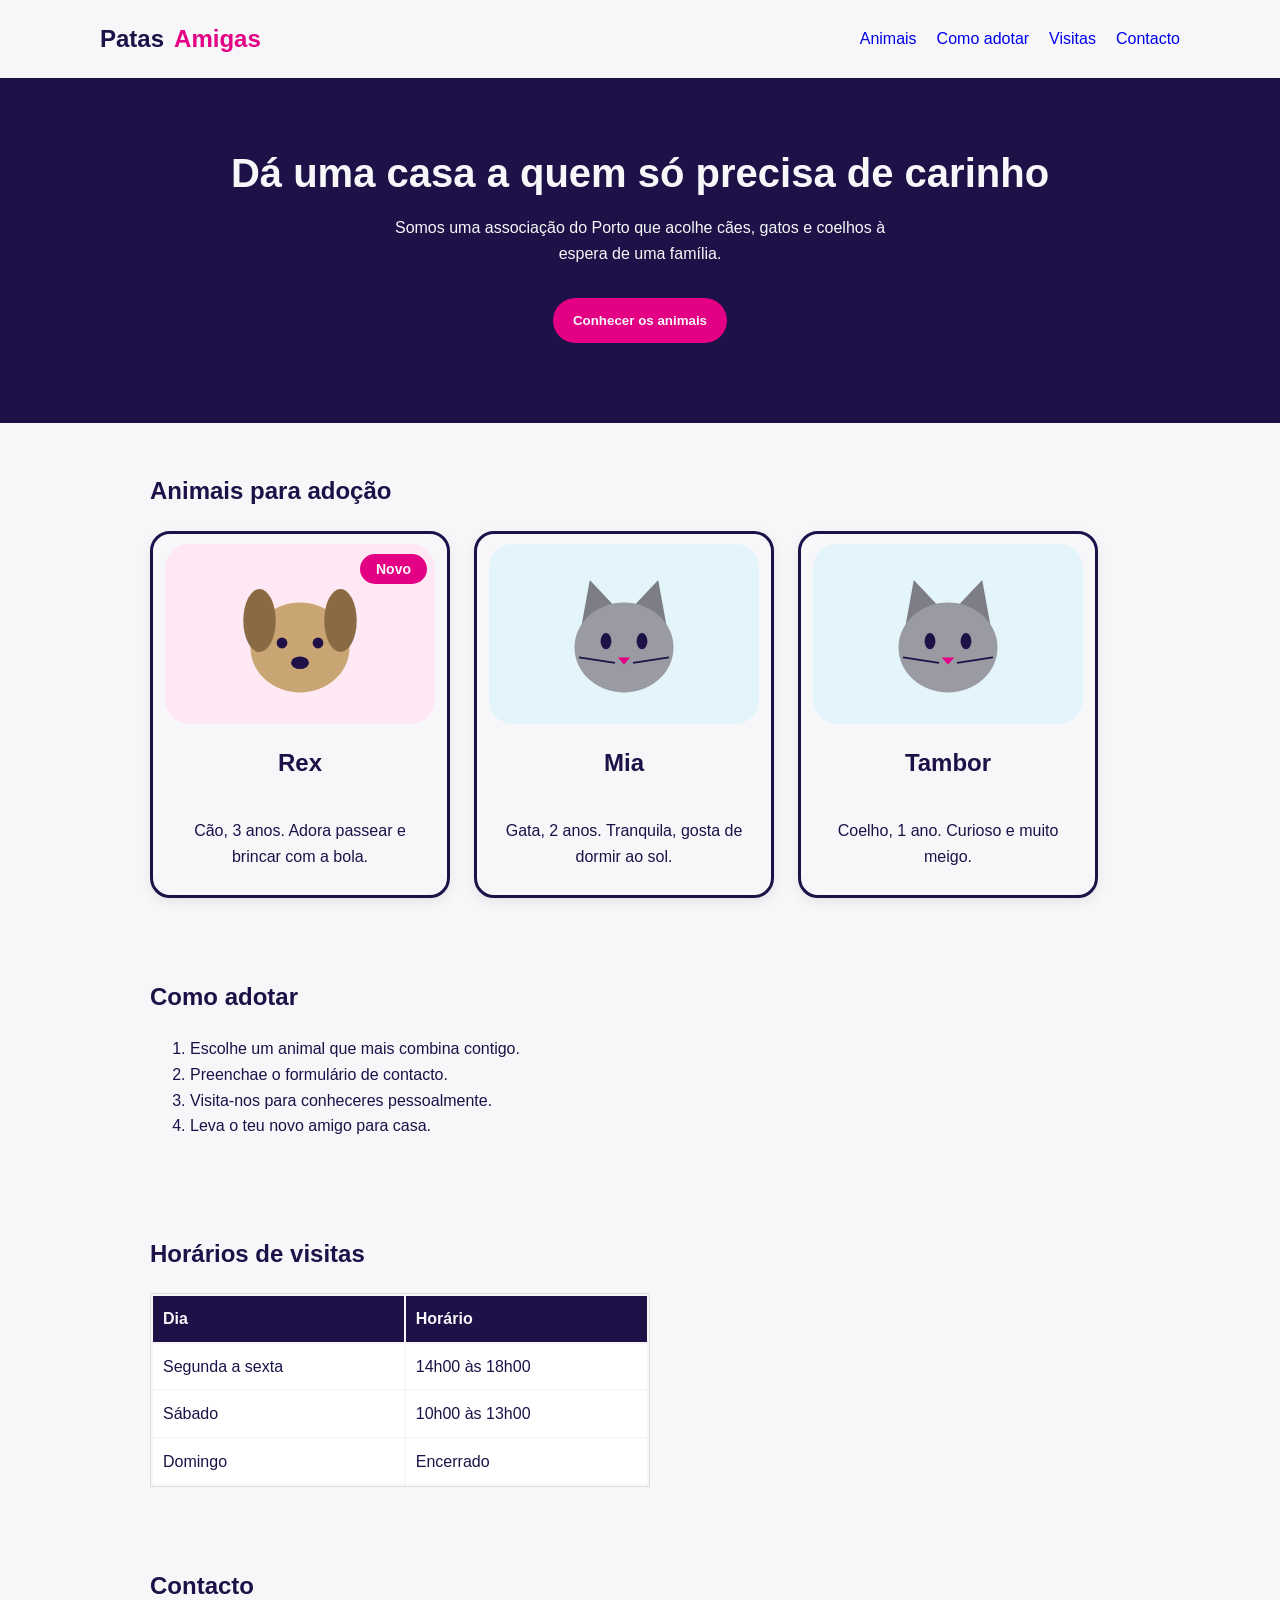
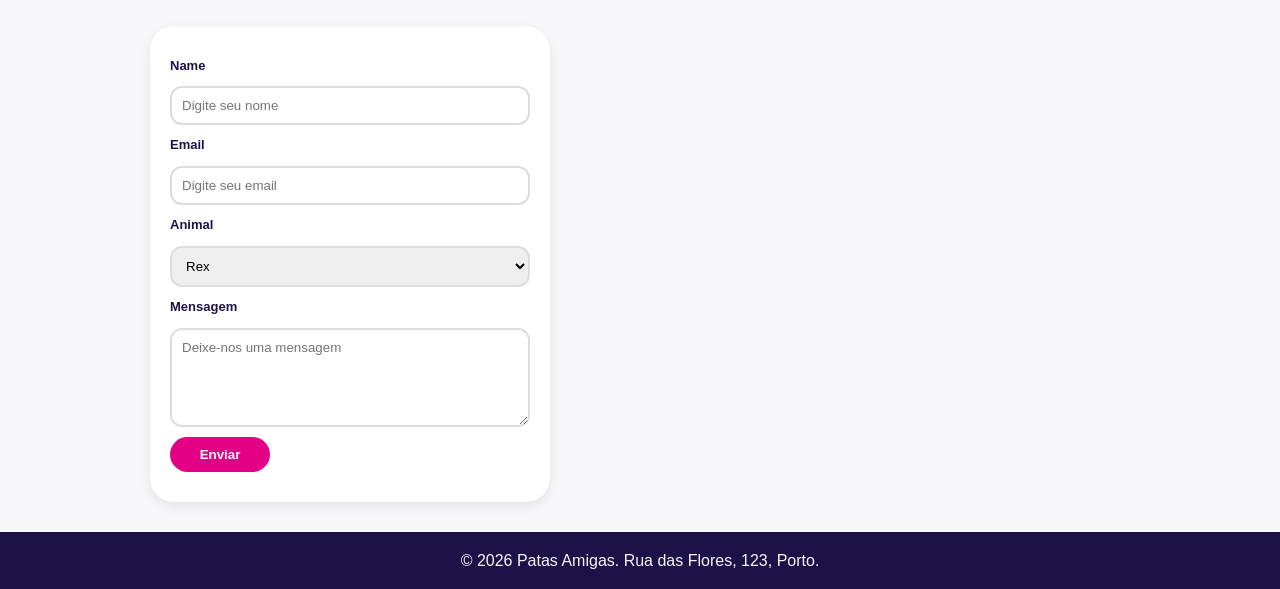
==== index.html @ 825dc46c "chore: mover index.html para a raiz para o github pages, feat: Readme.md terminado e atualizado" ====
<!doctype html>
<html lang="pt-PT">
  <head>
    <meta charset="UTF-8" />
    <meta name="viewport" content="width=device-width, initial-scale=1.0" />
    <link rel="stylesheet" href="/css/style.css" />
    <title>Patas Amigas</title>
  </head>
  <body>
    <header>
        <div class="header-text">
            <h2 class="text1">Patas</h2>
            <h2 class="text2">Amigas</h2>
        </div>
      <nav>
        <ul>
          <li><a href="/html/paginaEmConstrucao.html">Animais</a></li>
          <li><a href="/html/paginaEmConstrucao.html">Como adotar</a></li>
          <li><a href="/html/paginaEmConstrucao.html">Visitas</a></li>
          <li><a href="/html/paginaEmConstrucao.html">Contacto</a></li>
        </ul>
      </div>
    </header>

    <main>
        <section class="hero">
            <h1>Dá uma casa a quem só precisa de carinho</h1>
            <p>
            Somos uma associação do Porto que acolhe cães, gatos e coelhos à espera
            de uma família.
            </p>
            <button>Conhecer os animais</button>
        </section>

    <section class="animals">
        <h2>Animais para adoção</h2>
        <div class="animal-cards">
            <div id="card-1" class="card">
                <span class="badge-novo">Novo</span>
                <img src="/assets/img/cao.svg" alt="Imagem de um Cão" />
                <h2>Rex</h2>
                <p>Cão, 3 anos. Adora passear e brincar com a bola.</p>
            </div>
            <div class="card">
                <img src="/assets/img/gato.svg" alt="Imagem de um Gato" />
                <h2>Mia</h2>
                <p>Gata, 2 anos. Tranquila, gosta de dormir ao sol.</p>
            </div>
            <div class="card">
                <img src="/assets/img/gato.svg" alt="Imagem de um Coelho" />
                <h2>Tambor</h2>
                <p>Coelho, 1 ano. Curioso e muito meigo.</p>
            </div>
        </div>
    </section>

    <section class="list">
        <h2>Como adotar</h2>
        <ol>
            <li>Escolhe um animal que mais combina contigo.</li>
            <li>Preenchae o formulário de contacto.</li>
            <li>Visita-nos para conheceres pessoalmente.</li>
            <li>Leva o teu novo amigo para casa.</li>
        </ol>
    </section>

    <section class="hours">
        <h2>Horários de visitas</h2>
        <table>
            <tr>
                <th>Dia</th>
                <th>Horário</th>
            </tr>
            <tr>
                <td>Segunda a sexta</td>
                <td>14h00 às 18h00</td>
            </tr>
            <tr>
                <td>Sábado</td>
                <td>10h00 às 13h00</td>
            </tr>
            <tr>
                <td>Domingo</td>
                <td>Encerrado</td>
            </tr>
        </table>
    </section>

    <section class="form">
        <h2>Contacto</h2>
        
        <form action="index.html">
            <label for="name">Name</label>
            <input id="name" name="name" type="text" placeholder="Digite seu nome" required />

            <label for="email">Email</label>
            <input id="email" name="email" type="email" placeholder="Digite seu email" required />

            <label for="aniamals">Animal</label>
            <select id="animals" name="animals">
                <option value="Rex" selected>Rex</option>
                <option value="Mia">Mia</option>
                <option value="Tambor">Tambor</option>
            </select>

            <label for="message">Mensagem</label>
            <textarea id="message" name="message" rows="5" cols="30" placeholder="Deixe-nos uma mensagem"></textarea>

            <button type="submit">Enviar</button>
        </form>
    </section>
</main>

<footer>
   <p>
       &copy; 2026 Patas Amigas. Rua das Flores, 123, Porto.
   </p> 
</footer>

</body>
</html>
---- css/style.css ----
* {
    font-family: Arial, Helvetica, sans-serif;
}

body {
    margin: 0;
    padding: 0;
    padding: none;
    line-height: 1.6;
    color: #1d1148;
    background-color: #f7f7f9;
}

/*Header da página*/

header {
    display: flex;
    padding: 0 100px;
    align-items: center;
    justify-content: space-between;
}

header .header-text {
    gap: 10px;
    display: flex;
}

header .text2 {
    color: #e40084;
}

header nav ul {
    gap: 20px;
    display: flex;
    list-style: none;
}

header nav ul li {
    cursor: pointer;
}
header nav ul li a {
    text-decoration: none;
}

header nav ul li a:hover {
    color: #b8006a;
    cursor: pointer;
}

/* Hero Section da página */

.hero {
    display: flex;
    color: #f7f7f9;
    padding: 30px 150px 80px;
    align-items: center;
    flex-direction: column;
    justify-content: center;
    background-color: #1d1148;
}

.hero h1 {
    font-size: 2.5rem;
    margin-bottom: 10px;
}

.hero p {
    width: 500px;
    margin-top: 0;
    text-align: center;
}

.hero button {
    border: none;
    color: #f7f7f9;
    margin-top: 15px;
    font-weight: bold;
    padding: 15px 20px;
    border-radius: 30px;
    cursor: pointer;
    background-color: #e40084;
}

.hero button:hover {
    background-color: #b8006a;
}

/*Animal Cards Section da página */

.animals {
    display: flex;
    padding: 30px 150px;
    flex-direction: column;


}

.animal-cards {
    gap: 24px;
    display: flex;
    flex-wrap: wrap;
    align-items: stretch;
    justify-content: start;

}

.card {
    width: 300px;
    padding: 10px;
    display: flex;
    position: relative;
    text-align: center;
    align-items: center;
    border-radius: 20px;
    box-sizing: border-box;
    flex-direction: column;
    border: 3px solid #1d1148;
    justify-content: space-between;
    box-shadow: 0 4px 12px rgba(0, 0, 0, 0.08);
    transition: transform 0.2s ease, box-shadow 0.2s ease;
}

.card:hover {
    transform: translateY(-4px);
    box-shadow: 0 8px 24px rgba(0, 0, 0, 0.12);
}

.badge-novo {
    top: 20px;
    right: 20px;
    font-size: 14px;
    color: #f7f7f9;
    padding: 4px 16px;
    font-weight: bold;
    position: absolute;
    border-radius: 24px;
    background-color: #e40084;

}

.card img {
    width: 270px;
    object-fit: cover;
    border-radius: 24px;
}

.card p {
    padding: 0px 10px;
}

/*Como Adotar Section da página */

.list {
    padding: 30px 150px;
}

/*Hours Section da página */

.hours {
    padding: 30px 150px;
    max-width: 500px;
}

table {
    width: 100%;
    border: 1px solid #ddd;
}

th {
    color: #f7f7f9;
    background-color: #1d1148;
}

td {
    background-color: #fff;
}

td,
th {
    padding: 10px;
    text-align: left;
    border: #ddd;
}

/*Contact Section da página */

.form {
    width: 400px;
    padding: 30px 150px;
}

form {
    gap: 10px;
    display: flex;
    font-size: small;
    padding: 30px 20px;
    font-weight: bolder;
    border-radius: 24px;
    flex-direction: column;
    background-color: #fff;
    box-shadow: 0 4px 12px rgba(0, 0, 0, 0.08);
    transition: transform 0.2s ease, box-shadow 0.2s ease;
}

form input, select, textarea {
    padding: 10px;
    border-radius: 12px;
    border: 2px solid #ddd;
}

form button {
    border: none;
    width: 100px;
    padding: 10px;
    cursor: pointer;
    color: #f7f7f9;
    font-weight: bold;
    border-radius: 16px;
    border-radius: 30px;
    background-color: #e40084
}

form button:hover {
    background-color: #b8006a
}

footer {
    display: flex;
    color: #f7f7f9;
    justify-content: center;
    background-color: #1d1148;
}
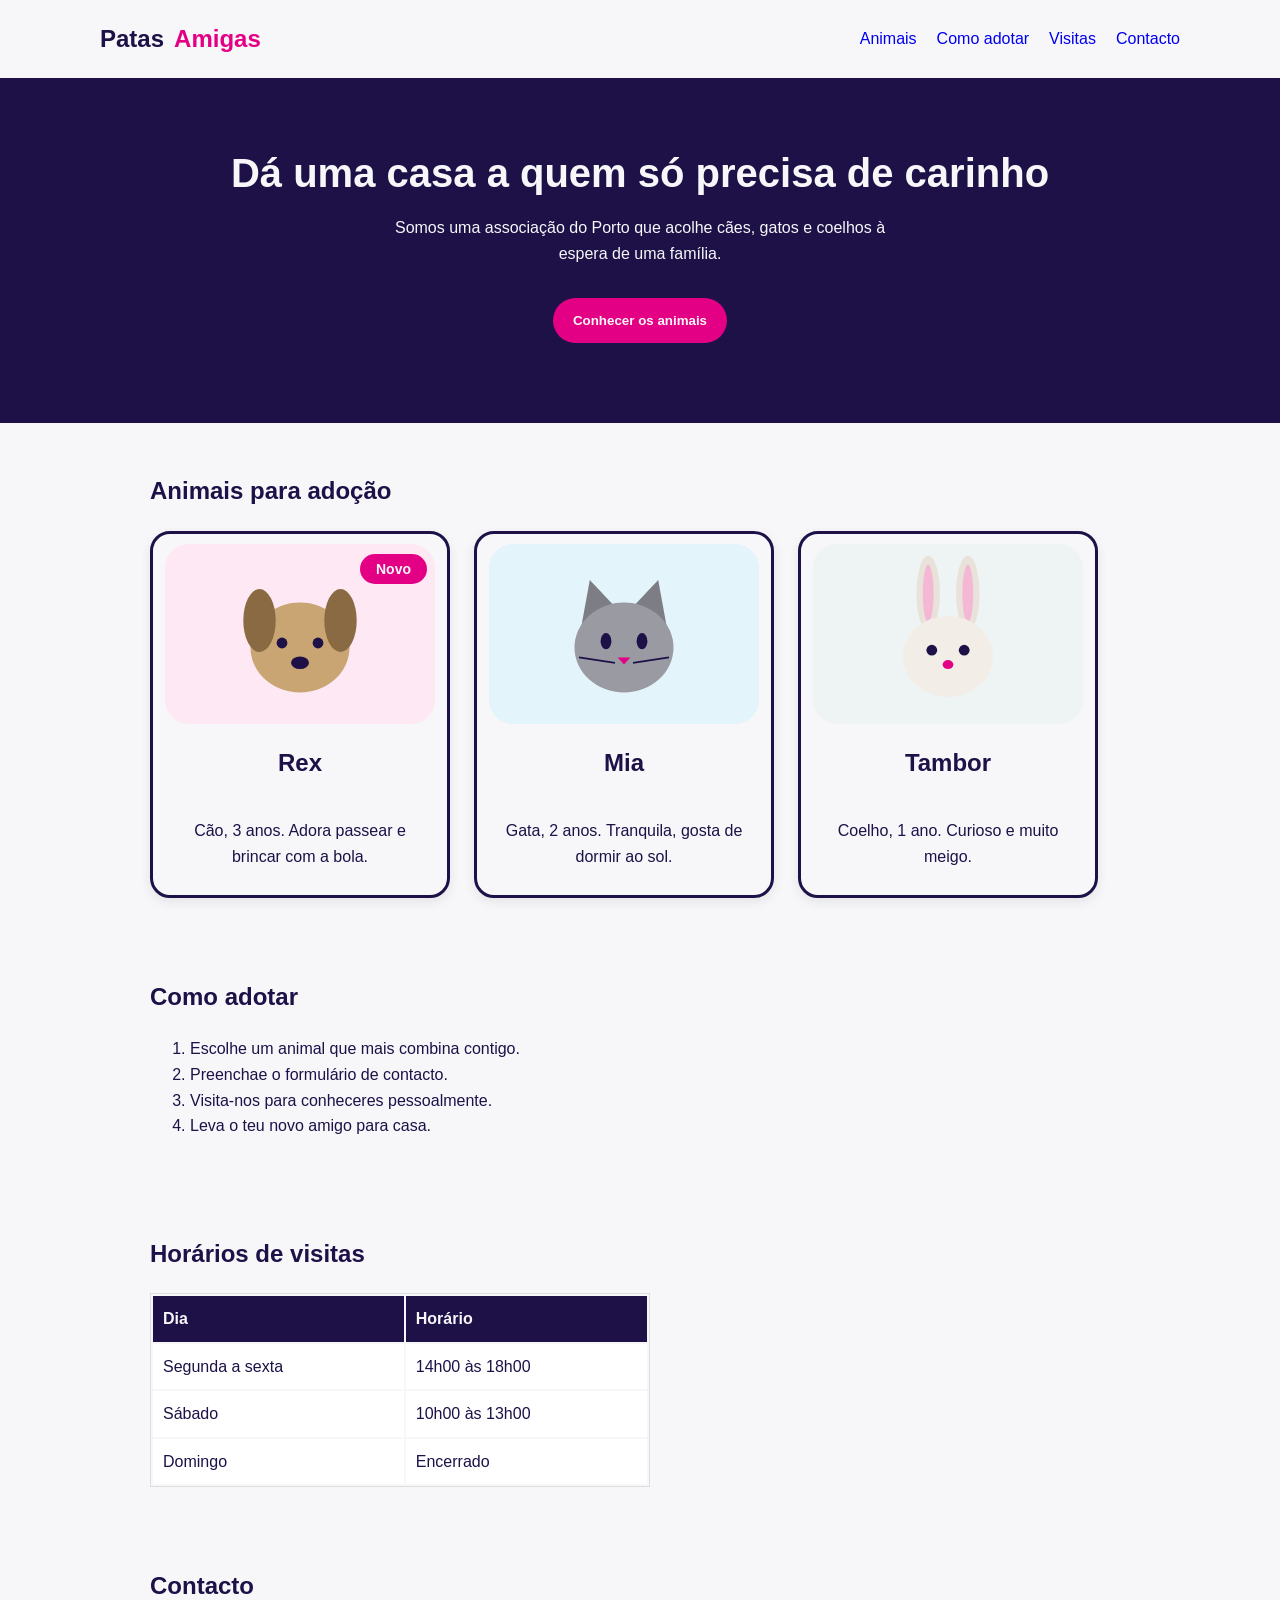
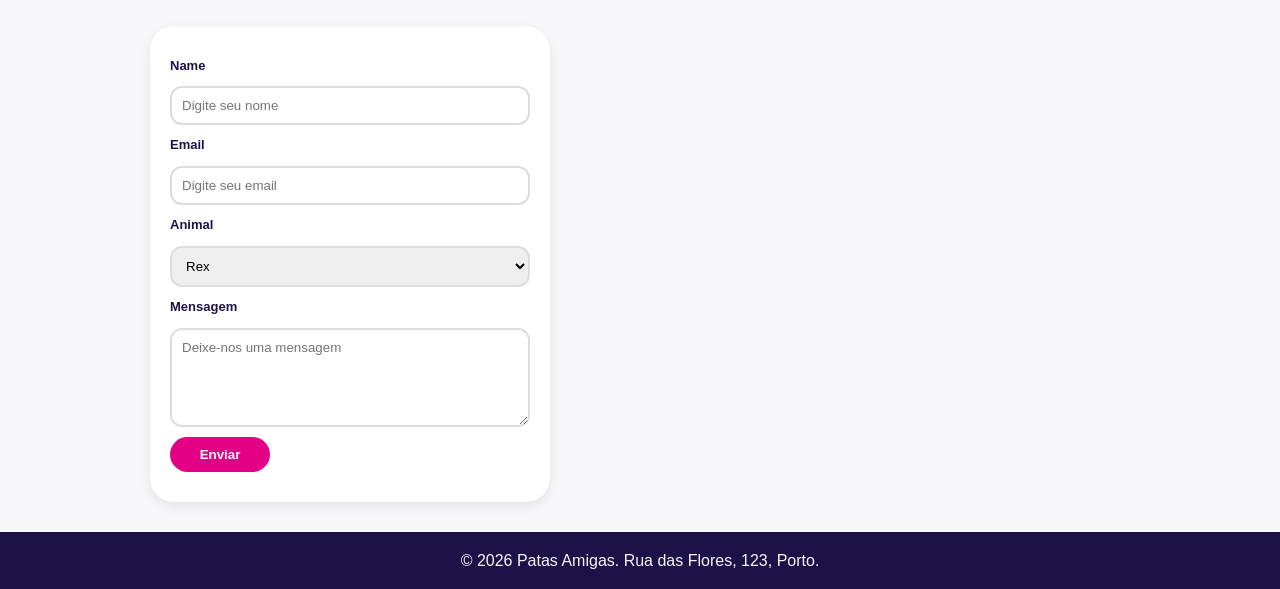
==== commit 393d8974: "fix: caminhos relativos para o GitHub Pages" ====
--- a/index.html
+++ b/index.html
@@ -3,7 +3,7 @@
   <head>
     <meta charset="UTF-8" />
     <meta name="viewport" content="width=device-width, initial-scale=1.0" />
-    <link rel="stylesheet" href="/css/style.css" />
+    <link rel="stylesheet" href="css/style.css" />
     <title>Patas Amigas</title>
   </head>
   <body>
@@ -14,10 +14,10 @@
         </div>
       <nav>
         <ul>
-          <li><a href="/html/paginaEmConstrucao.html">Animais</a></li>
-          <li><a href="/html/paginaEmConstrucao.html">Como adotar</a></li>
-          <li><a href="/html/paginaEmConstrucao.html">Visitas</a></li>
-          <li><a href="/html/paginaEmConstrucao.html">Contacto</a></li>
+          <li><a href="html/paginaEmConstrucao.html">Animais</a></li>
+          <li><a href="html/paginaEmConstrucao.html">Como adotar</a></li>
+          <li><a href="html/paginaEmConstrucao.html">Visitas</a></li>
+          <li><a href="html/paginaEmConstrucao.html">Contacto</a></li>
         </ul>
       </div>
     </header>
@@ -37,17 +37,17 @@
         <div class="animal-cards">
             <div id="card-1" class="card">
                 <span class="badge-novo">Novo</span>
-                <img src="/assets/img/cao.svg" alt="Imagem de um Cão" />
+                <img src="assets/img/cao.svg" alt="Imagem de um Cão" />
                 <h2>Rex</h2>
                 <p>Cão, 3 anos. Adora passear e brincar com a bola.</p>
             </div>
             <div class="card">
-                <img src="/assets/img/gato.svg" alt="Imagem de um Gato" />
+                <img src="assets/img/gato.svg" alt="Imagem de um Gato" />
                 <h2>Mia</h2>
                 <p>Gata, 2 anos. Tranquila, gosta de dormir ao sol.</p>
             </div>
             <div class="card">
-                <img src="/assets/img/gato.svg" alt="Imagem de um Coelho" />
+                <img src="assets/img/coelho.svg" alt="Imagem de um Coelho" />
                 <h2>Tambor</h2>
                 <p>Coelho, 1 ano. Curioso e muito meigo.</p>
             </div>
